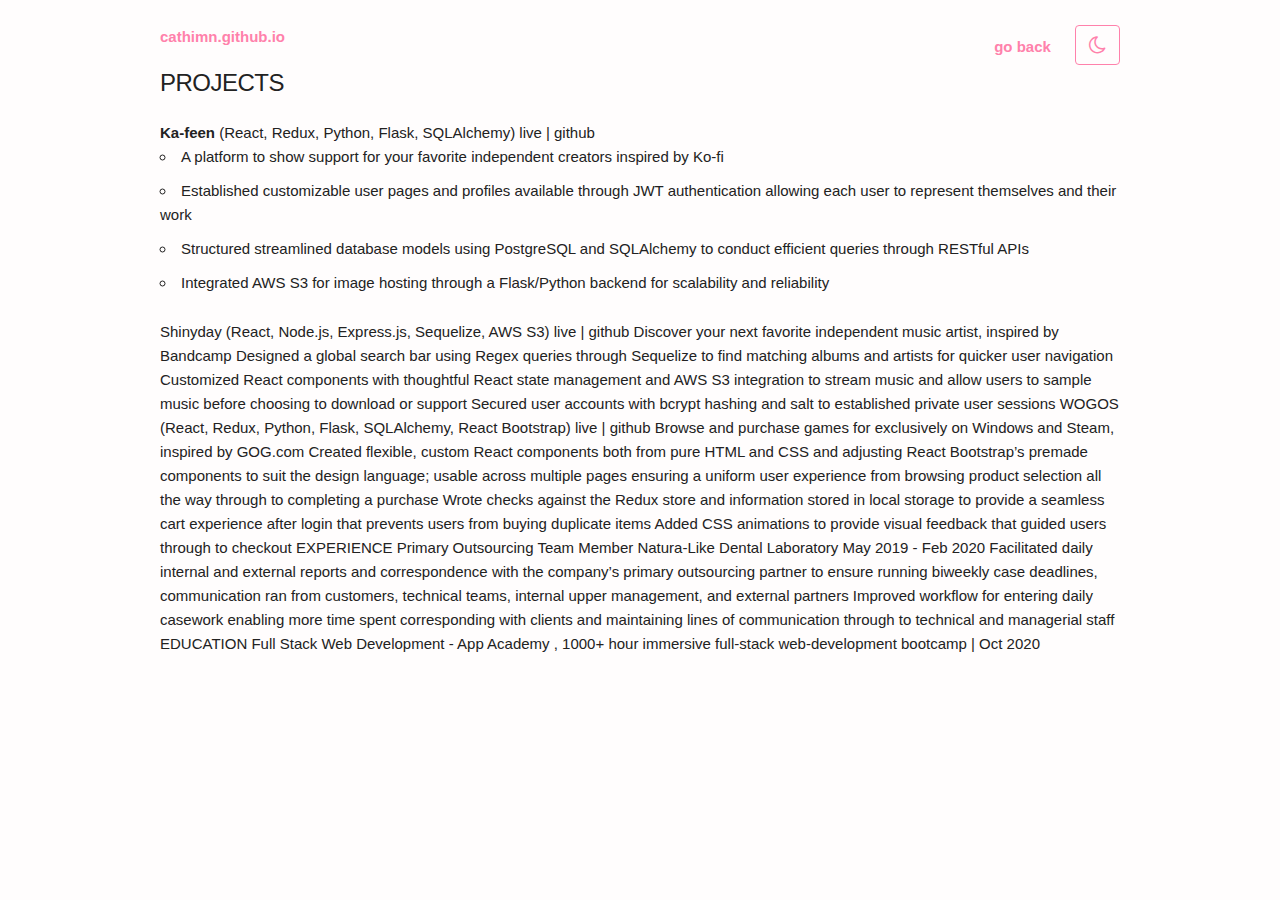
==== resume.html @ 81234b37 "Resume page" ====
<!DOCTYPE html>
<html lang="en">

<head>
  <meta charset="UTF-8">
  <meta name="viewport" content="width=device-width, initial-scale=1.0">
  <link rel="stylesheet" href="./styles/normalize.css">
  <link rel="stylesheet" href="./styles/skeleton.css">
  <link rel="stylesheet" href="index.css">
  <link rel="stylesheet" href="https://stackpath.bootstrapcdn.com/font-awesome/4.7.0/css/font-awesome.min.css">
  <script src="index.js"></script>
  <title>cath lee</title>
</head>

<body class="light-mode">
  <div class="container">
    <nav id="top">
      <a href="/" class="name">
        cathimn.github.io
      </a>
      <div style="font-weight: 600;">
        <a href="/">go back</a>
        <button id="mode" class="light-mode">
          <i id="moon-sun" class="fa fa-moon-o"></i>
        </button>
      </div>
    </nav>
    <div>
      <h5>PROJECTS</h6>
      <strong>Ka-feen</strong> (React, Redux, Python, Flask, SQLAlchemy) live | github<br />
      <ul>
        <li>
          A platform to show support for your favorite independent creators inspired by Ko-fi
        </li>
        <li>
          Established customizable user pages and profiles available through JWT authentication allowing each user to represent
          themselves and their work
        </li>
        <li>
          Structured streamlined database models using PostgreSQL and SQLAlchemy to conduct efficient queries through RESTful APIs
        </li>
        <li>
          Integrated AWS S3 for image hosting through a Flask/Python backend for scalability and reliability
        </li>
      </ul>
      Shinyday (React, Node.js, Express.js, Sequelize, AWS S3) live | github
      Discover your next favorite independent music artist, inspired by Bandcamp
      Designed a global search bar using Regex queries through Sequelize to find matching albums and artists for quicker user
      navigation
      Customized React components with thoughtful React state management and AWS S3 integration to stream music and allow
      users to sample music before choosing to download or support
      Secured user accounts with bcrypt hashing and salt to established private user sessions
      
      WOGOS (React, Redux, Python, Flask, SQLAlchemy, React Bootstrap) live | github
      Browse and purchase games for exclusively on Windows and Steam, inspired by GOG.com
      Created flexible, custom React components both from pure HTML and CSS and adjusting React Bootstrap’s premade components
      to suit the design language; usable across multiple pages ensuring a uniform user experience from browsing product
      selection all the way through to completing a purchase
      Wrote checks against the Redux store and information stored in local storage to provide a seamless cart experience after
      login that prevents users from buying duplicate items
      Added CSS animations to provide visual feedback that guided users through to checkout
      
      EXPERIENCE
      Primary Outsourcing Team Member
      Natura-Like Dental Laboratory May 2019 - Feb 2020
      Facilitated daily internal and external reports and correspondence with the company’s primary outsourcing partner to
      ensure running biweekly case deadlines, communication ran from customers, technical teams, internal upper management,
      and external partners
      Improved workflow for entering daily casework enabling more time spent corresponding with clients and maintaining lines
      of communication through to technical and managerial staff
      
      EDUCATION
      Full Stack Web Development - App Academy , 1000+ hour immersive full-stack web-development bootcamp | Oct 2020
    </div>
    </div>
  </div>
</body>

</html>
---- styles/skeleton.css ----
/*
* Skeleton V2.0.4
* Copyright 2014, Dave Gamache
* www.getskeleton.com
* Free to use under the MIT license.
* http://www.opensource.org/licenses/mit-license.php
* 12/29/2014
*/


/* Table of contents
––––––––––––––––––––––––––––––––––––––––––––––––––
- Grid
- Base Styles
- Typography
- Links
- Buttons
- Forms
- Lists
- Code
- Tables
- Spacing
- Utilities
- Clearing
- Media Queries
*/


/* Grid
–––––––––––––––––––––––––––––––––––––––––––––––––– */
.container {
  position: relative;
  width: 100%;
  max-width: 960px;
  margin: 0 auto;
  padding: 0 20px;
  box-sizing: border-box; }
.column,
.columns {
  width: 100%;
  float: left;
  box-sizing: border-box; }

/* For devices larger than 400px */
@media (min-width: 400px) {
  .container {
    width: 85%;
    padding: 0; }
}

/* For devices larger than 550px */
@media (min-width: 550px) {
  .container {
    width: 80%; }
  .column,
  .columns {
    margin-left: 4%; }
  .column:first-child,
  .columns:first-child {
    margin-left: 0; }

  .one.column,
  .one.columns                    { width: 4.66666666667%; }
  .two.columns                    { width: 13.3333333333%; }
  .three.columns                  { width: 22%;            }
  .four.columns                   { width: 30.6666666667%; }
  .five.columns                   { width: 39.3333333333%; }
  .six.columns                    { width: 48%;            }
  .seven.columns                  { width: 56.6666666667%; }
  .eight.columns                  { width: 65.3333333333%; }
  .nine.columns                   { width: 74.0%;          }
  .ten.columns                    { width: 82.6666666667%; }
  .eleven.columns                 { width: 91.3333333333%; }
  .twelve.columns                 { width: 100%; margin-left: 0; }

  .one-third.column               { width: 30.6666666667%; }
  .two-thirds.column              { width: 65.3333333333%; }

  .one-half.column                { width: 48%; }

  /* Offsets */
  .offset-by-one.column,
  .offset-by-one.columns          { margin-left: 8.66666666667%; }
  .offset-by-two.column,
  .offset-by-two.columns          { margin-left: 17.3333333333%; }
  .offset-by-three.column,
  .offset-by-three.columns        { margin-left: 26%;            }
  .offset-by-four.column,
  .offset-by-four.columns         { margin-left: 34.6666666667%; }
  .offset-by-five.column,
  .offset-by-five.columns         { margin-left: 43.3333333333%; }
  .offset-by-six.column,
  .offset-by-six.columns          { margin-left: 52%;            }
  .offset-by-seven.column,
  .offset-by-seven.columns        { margin-left: 60.6666666667%; }
  .offset-by-eight.column,
  .offset-by-eight.columns        { margin-left: 69.3333333333%; }
  .offset-by-nine.column,
  .offset-by-nine.columns         { margin-left: 78.0%;          }
  .offset-by-ten.column,
  .offset-by-ten.columns          { margin-left: 86.6666666667%; }
  .offset-by-eleven.column,
  .offset-by-eleven.columns       { margin-left: 95.3333333333%; }

  .offset-by-one-third.column,
  .offset-by-one-third.columns    { margin-left: 34.6666666667%; }
  .offset-by-two-thirds.column,
  .offset-by-two-thirds.columns   { margin-left: 69.3333333333%; }

  .offset-by-one-half.column,
  .offset-by-one-half.columns     { margin-left: 52%; }

}


/* Base Styles
–––––––––––––––––––––––––––––––––––––––––––––––––– */
/* NOTE
html is set to 62.5% so that all the REM measurements throughout Skeleton
are based on 10px sizing. So basically 1.5rem = 15px :) */
html {
  font-size: 62.5%; }
body {
  font-size: 1.5em; /* currently ems cause chrome bug misinterpreting rems on body element */
  line-height: 1.6;
  font-weight: 400;
  font-family: "Roboto", "HelveticaNeue", "Helvetica Neue", Helvetica, Arial, sans-serif;
  color: rgb(245, 245, 245); }


/* Typography
–––––––––––––––––––––––––––––––––––––––––––––––––– */
h1, h2, h3, h4, h5, h6 {
  margin-top: 0;
  margin-bottom: 2rem;
  font-weight: 300; }
h1 { font-size: 4.0rem; line-height: 1.2;  letter-spacing: -.1rem;}
h2 { font-size: 3.6rem; line-height: 1.25; letter-spacing: -.1rem; }
h3 { font-size: 3.0rem; line-height: 1.3;  letter-spacing: -.1rem; }
h4 { font-size: 2.4rem; line-height: 1.35; letter-spacing: -.08rem; }
h5 { font-size: 1.8rem; line-height: 1.5;  letter-spacing: -.05rem; }
h6 { font-size: 1.5rem; line-height: 1.6;  letter-spacing: 0; }

/* Larger than phablet */
@media (min-width: 550px) {
  h1 { font-size: 5.0rem; }
  h2 { font-size: 4.2rem; }
  h3 { font-size: 3.6rem; }
  h4 { font-size: 3.0rem; }
  h5 { font-size: 2.4rem; }
  h6 { font-size: 1.5rem; }
}

p {
  margin-top: 0; }


/* Links
–––––––––––––––––––––––––––––––––––––––––––––––––– */
a {
  text-decoration: none;
  transition: color .25s;
  color: #ff81ab; }
  a:hover {
  text-decoration: underline;
  transition: color .25s;
  color: #ff81ab; }


/* Buttons
–––––––––––––––––––––––––––––––––––––––––––––––––– */
.button,
button,
input[type="submit"],
input[type="reset"],
input[type="button"] {
  display: inline-block;
  height: 38px;
  padding: 0 30px;
  color: #555;
  text-align: center;
  font-size: 11px;
  font-weight: 600;
  line-height: 38px;
  letter-spacing: .1rem;
  text-transform: uppercase;
  text-decoration: none;
  white-space: nowrap;
  background-color: transparent;
  border-radius: 4px;
  border: 1px solid #bbb;
  cursor: pointer;
  box-sizing: border-box; }
.button:hover,
button:hover,
input[type="submit"]:hover,
input[type="reset"]:hover,
input[type="button"]:hover,
.button:focus,
button:focus,
input[type="submit"]:focus,
input[type="reset"]:focus,
input[type="button"]:focus {
  color: #333;
  border-color: #888;
  outline: 0; }
.button.button-primary,
button.button-primary,
input[type="submit"].button-primary,
input[type="reset"].button-primary,
input[type="button"].button-primary {
  color: #FFF;
  background-color: #33C3F0;
  border-color: #33C3F0; }
.button.button-primary:hover,
button.button-primary:hover,
input[type="submit"].button-primary:hover,
input[type="reset"].button-primary:hover,
input[type="button"].button-primary:hover,
.button.button-primary:focus,
button.button-primary:focus,
input[type="submit"].button-primary:focus,
input[type="reset"].button-primary:focus,
input[type="button"].button-primary:focus {
  color: #FFF;
  background-color: #1EAEDB;
  border-color: #1EAEDB; }


/* Forms
–––––––––––––––––––––––––––––––––––––––––––––––––– */
input[type="email"],
input[type="number"],
input[type="search"],
input[type="text"],
input[type="tel"],
input[type="url"],
input[type="password"],
textarea,
select {
  height: 38px;
  padding: 6px 10px; /* The 6px vertically centers text on FF, ignored by Webkit */
  background-color: #fff;
  border: 1px solid #D1D1D1;
  border-radius: 4px;
  box-shadow: none;
  box-sizing: border-box; }
/* Removes awkward default styles on some inputs for iOS */
input[type="email"],
input[type="number"],
input[type="search"],
input[type="text"],
input[type="tel"],
input[type="url"],
input[type="password"],
textarea {
  -webkit-appearance: none;
     -moz-appearance: none;
          appearance: none; }
textarea {
  min-height: 65px;
  padding-top: 6px;
  padding-bottom: 6px; }
input[type="email"]:focus,
input[type="number"]:focus,
input[type="search"]:focus,
input[type="text"]:focus,
input[type="tel"]:focus,
input[type="url"]:focus,
input[type="password"]:focus,
textarea:focus,
select:focus {
  border: 1px solid #33C3F0;
  outline: 0; }
label,
legend {
  display: block;
  margin-bottom: .5rem;
  font-weight: 600; }
fieldset {
  padding: 0;
  border-width: 0; }
input[type="checkbox"],
input[type="radio"] {
  display: inline; }
label > .label-body {
  display: inline-block;
  margin-left: .5rem;
  font-weight: normal; }


/* Lists
–––––––––––––––––––––––––––––––––––––––––––––––––– */
ul {
  list-style: circle inside; }
ol {
  list-style: decimal inside; }
ol, ul {
  padding-left: 0;
  margin-top: 0; }
ul ul,
ul ol,
ol ol,
ol ul {
  margin: 1.5rem 0 1.5rem 3rem;
  font-size: 90%; }
li {
  margin-bottom: 1rem; }


/* Code
–––––––––––––––––––––––––––––––––––––––––––––––––– */
code {
  padding: .2rem .5rem;
  margin: 0 .2rem;
  font-size: 90%;
  white-space: nowrap;
  background: #F1F1F1;
  border: 1px solid #E1E1E1;
  border-radius: 4px; }
pre > code {
  display: block;
  padding: 1rem 1.5rem;
  white-space: pre; }


/* Tables
–––––––––––––––––––––––––––––––––––––––––––––––––– */
th,
td {
  padding: 12px 15px;
  text-align: left;
  border-bottom: 1px solid #E1E1E1; }
th:first-child,
td:first-child {
  padding-left: 0; }
th:last-child,
td:last-child {
  padding-right: 0; }


/* Spacing
–––––––––––––––––––––––––––––––––––––––––––––––––– */
button,
.button {
  margin-bottom: 1rem; }
input,
textarea,
select,
fieldset {
  margin-bottom: 1.5rem; }
pre,
blockquote,
dl,
figure,
table,
p,
ul,
ol,
form {
  margin-bottom: 2.5rem; }


/* Utilities
–––––––––––––––––––––––––––––––––––––––––––––––––– */
.u-full-width {
  width: 100%;
  box-sizing: border-box; }
.u-max-full-width {
  max-width: 100%;
  box-sizing: border-box; }
.u-pull-right {
  float: right; }
.u-pull-left {
  float: left; }


/* Misc
–––––––––––––––––––––––––––––––––––––––––––––––––– */
hr {
  margin-top: 3rem;
  margin-bottom: 3.5rem;
  border-width: 0;
  border-top: 1px solid #E1E1E1; }


/* Clearing
–––––––––––––––––––––––––––––––––––––––––––––––––– */

/* Self Clearing Goodness */
.container:after,
.row:after,
.u-cf {
  content: "";
  display: table;
  clear: both; }


/* Media Queries
–––––––––––––––––––––––––––––––––––––––––––––––––– */
/*
Note: The best way to structure the use of media queries is to create the queries
near the relevant code. For example, if you wanted to change the styles for buttons
on small devices, paste the mobile query code up in the buttons section and style it
there.
*/


/* Larger than mobile */
@media (min-width: 400px) {}

/* Larger than phablet (also point when grid becomes active) */
@media (min-width: 550px) {}

/* Larger than tablet */
@media (min-width: 750px) {}

/* Larger than desktop */
@media (min-width: 1000px) {}

/* Larger than Desktop HD */
@media (min-width: 1200px) {}
---- index.css ----
body.dark-mode {
  background-color: #222;
  color: rgb(245, 245, 245);
  transition: background-color .25s, color .25s;
}

body.light-mode {
  background-color: rgb(255, 253, 253);
  color: #222;
  transition: background-color .25s, color .25s;
}

#top {
  display: flex;
  justify-content: space-between;
  margin: 25px auto 0 auto;
  vertical-align: center;
}

#top > div > a {
  margin: 0 20px;
}

#about {
  font-size: 32px;
  font-weight: 600;
  line-height: 1em;
  padding: 200px 0 100px 0;
}


a.name {
  font-size: 15px;
}

.cathimn,
.name {
  cursor: pointer;
  font-size: 50px;
  font-weight: 900;
  color: #ff81ab;
}

.cathimn {
  transition: color .25s;
}

.notcathimn {
  transition: opacity .25s;
}

.notcathimn.hidden {
  transition: opacity .25s;
  opacity: .25;
}

#mode {
  margin: 0;
  padding: 0 10px;
  height: auto;
  border-color: #ff81ab;
  color: #ff81ab;
  width: 45px;
  font-size: 20px;
}

#links > a {
  font-size: 30px;
  margin-right: 25px;
}

#links, #projects {
  font-size: 20px;
  margin: 50px 0;
}

.project-card {
  display: flex;
  font-size: 14px;
}
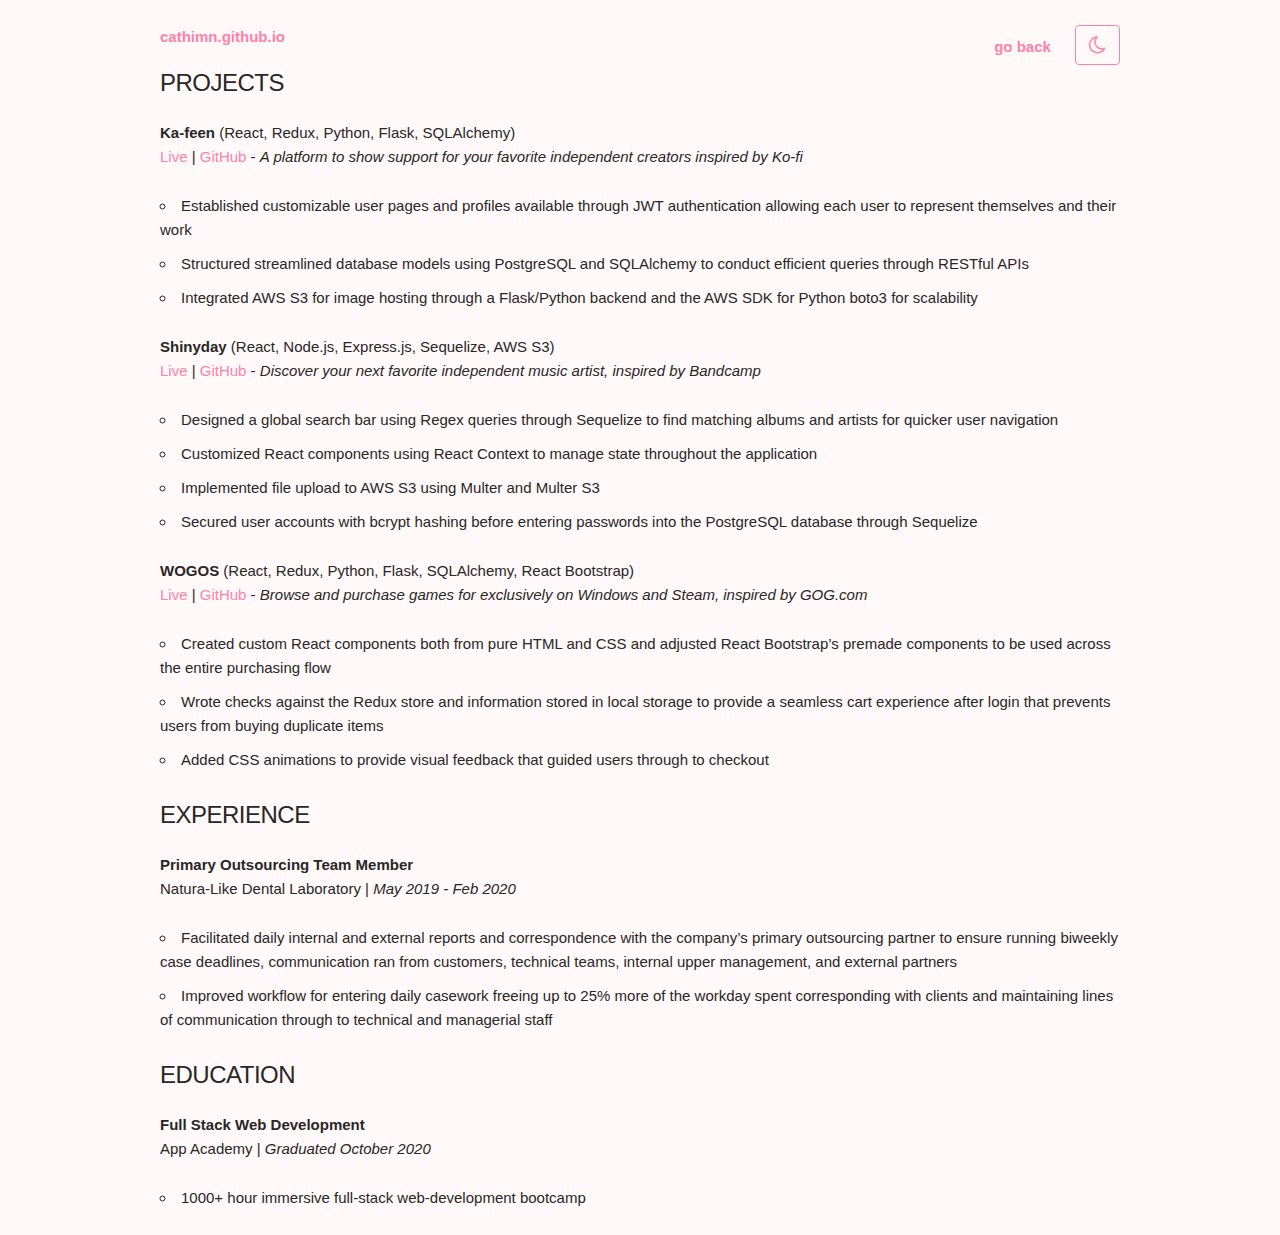
==== commit 08040d9a: "Added resume and fixed theme persistence" ====
--- a/resume.html
+++ b/resume.html
@@ -12,7 +12,7 @@
   <title>cath lee</title>
 </head>
 
-<body class="light-mode">
+<body>
   <div class="container">
     <nav id="top">
       <a href="/" class="name">
@@ -20,18 +20,19 @@
       </a>
       <div style="font-weight: 600;">
         <a href="/">go back</a>
-        <button id="mode" class="light-mode">
-          <i id="moon-sun" class="fa fa-moon-o"></i>
+        <button id="mode">
+          <i id="moon-sun" class="fa"></i>
         </button>
       </div>
     </nav>
     <div>
       <h5>PROJECTS</h6>
-      <strong>Ka-feen</strong> (React, Redux, Python, Flask, SQLAlchemy) live | github<br />
+      <strong>Ka-feen</strong> (React, Redux, Python, Flask, SQLAlchemy)
+      <br />
+      <p>
+        <a href="https://ka-feen.herokuapp.com/">Live</a> | <a href="https://github.com/cathimn/ka-feen">GitHub</a>
+         - <span style="font-style: italic;">A platform to show support for your favorite independent creators inspired by Ko-fi</span></p>
       <ul>
-        <li>
-          A platform to show support for your favorite independent creators inspired by Ko-fi
-        </li>
         <li>
           Established customizable user pages and profiles available through JWT authentication allowing each user to represent
           themselves and their work
@@ -40,37 +41,77 @@
           Structured streamlined database models using PostgreSQL and SQLAlchemy to conduct efficient queries through RESTful APIs
         </li>
         <li>
-          Integrated AWS S3 for image hosting through a Flask/Python backend for scalability and reliability
+          Integrated AWS S3 for image hosting through a Flask/Python backend and the AWS SDK for Python boto3 for scalability
         </li>
       </ul>
-      Shinyday (React, Node.js, Express.js, Sequelize, AWS S3) live | github
-      Discover your next favorite independent music artist, inspired by Bandcamp
-      Designed a global search bar using Regex queries through Sequelize to find matching albums and artists for quicker user
-      navigation
-      Customized React components with thoughtful React state management and AWS S3 integration to stream music and allow
-      users to sample music before choosing to download or support
-      Secured user accounts with bcrypt hashing and salt to established private user sessions
       
-      WOGOS (React, Redux, Python, Flask, SQLAlchemy, React Bootstrap) live | github
-      Browse and purchase games for exclusively on Windows and Steam, inspired by GOG.com
-      Created flexible, custom React components both from pure HTML and CSS and adjusting React Bootstrap’s premade components
-      to suit the design language; usable across multiple pages ensuring a uniform user experience from browsing product
-      selection all the way through to completing a purchase
-      Wrote checks against the Redux store and information stored in local storage to provide a seamless cart experience after
-      login that prevents users from buying duplicate items
-      Added CSS animations to provide visual feedback that guided users through to checkout
+      <strong>Shinyday</strong> (React, Node.js, Express.js, Sequelize, AWS S3)
+      <br />
+      <p>
+        <a href="https://shinyday.herokuapp.com/">Live</a> | <a href="https://github.com/cathimn/shinyday">GitHub</a>
+         - <span style="font-style: italic;">Discover your next favorite independent music artist, inspired by Bandcamp</span></p>
+      <ul>
+        <li>
+          Designed a global search bar using Regex queries through Sequelize to find matching albums and artists for quicker user
+          navigation
+        </li>
+        <li>
+          Customized React components using React Context to manage state throughout the application
+        </li>
+        <li>
+          Implemented file upload to AWS S3 using Multer and Multer S3
+        </li>
+        <li>
+          Secured user accounts with bcrypt hashing before entering passwords into the PostgreSQL database through Sequelize
+        </li>
+      </ul>
       
-      EXPERIENCE
-      Primary Outsourcing Team Member
-      Natura-Like Dental Laboratory May 2019 - Feb 2020
-      Facilitated daily internal and external reports and correspondence with the company’s primary outsourcing partner to
-      ensure running biweekly case deadlines, communication ran from customers, technical teams, internal upper management,
-      and external partners
-      Improved workflow for entering daily casework enabling more time spent corresponding with clients and maintaining lines
-      of communication through to technical and managerial staff
+      <strong>WOGOS</strong> (React, Redux, Python, Flask, SQLAlchemy, React Bootstrap)
+      <br />
+      <p>
+        <a href="https://wogos.herokuapp.com/">Live</a> | <a href="https://github.com/kimd345/gog">GitHub</a>
+         - <span style="font-style: italic;">Browse and purchase games for exclusively on Windows and Steam, inspired by GOG.com</span></p>
+      <ul>
+        <li>
+          Created custom React components both from pure HTML and CSS and adjusted React Bootstrap’s premade components to be used
+          across the entire purchasing flow
+        </li>
+        <li>
+          Wrote checks against the Redux store and information stored in local storage to provide a seamless cart experience after
+          login that prevents users from buying duplicate items
+        </li>
+        <li>
+          Added CSS animations to provide visual feedback that guided users through to checkout
+        </li>
+      </ul>
       
-      EDUCATION
-      Full Stack Web Development - App Academy , 1000+ hour immersive full-stack web-development bootcamp | Oct 2020
+      <h5>EXPERIENCE</h5>
+      <strong>Primary Outsourcing Team Member</strong>
+      <br />
+      <p>
+        Natura-Like Dental Laboratory | <span style="font-style: italic;">May 2019 - Feb 2020</span></p>
+      <ul>
+        <li>
+          Facilitated daily internal and external reports and correspondence with the company’s primary outsourcing partner to
+          ensure running biweekly case deadlines, communication ran from customers, technical teams, internal upper management,
+          and external partners
+        </li>
+        <li>
+          Improved workflow for entering daily casework freeing up to 25% more of the workday spent corresponding with clients and
+          maintaining lines of communication through to technical and managerial staff
+        </li>
+      </ul>
+
+      <h5>EDUCATION</h5>
+      <strong>Full Stack Web Development</strong>
+      <br />
+      <p>
+        App Academy | <span style="font-style: italic;">Graduated October 2020</span>
+      </p>
+      <ul>
+        <li>1000+ hour immersive full-stack web-development bootcamp</li>
+      </ul>
+
     </div>
     </div>
   </div>
--- a/index.css
+++ b/index.css
@@ -1,13 +1,17 @@
 body.dark-mode {
-  background-color: #222;
-  color: rgb(245, 245, 245);
+  background-color: rgb(41, 38, 38);
+  color: rgb(255, 249, 249);
   transition: background-color .25s, color .25s;
 }
 
 body.light-mode {
-  background-color: rgb(255, 253, 253);
-  color: #222;
+  background-color: rgb(255, 249, 249);
+  color: rgb(41, 38, 38);
   transition: background-color .25s, color .25s;
+}
+
+p {
+  text-align: justify;
 }
 
 #top {
@@ -75,6 +79,40 @@
 }
 
 .project-card {
+  padding: 20px;
   display: flex;
   font-size: 14px;
+  height: 250px;
+  background-color: transparent;
+  transition: background-color .25s;
+  margin: 20px 0;
 }
+
+.project-card:hover {
+  transition: background-color .25s;
+  background-color: #ff81ab25;
+}
+
+.project-card > div {
+  display: flex;
+  flex-direction: column;
+  justify-content: space-between;
+  padding: 15px 0px 25px 15px;
+}
+
+.project-card > img {
+  object-fit: contain;
+}
+
+@media screen and (max-width: 1000px) {
+  .project-card {
+    flex-direction: column;
+    height: auto;
+    padding: 10px;
+  }
+
+  .project-card > div {
+    padding: 10px;
+  }
+
+}
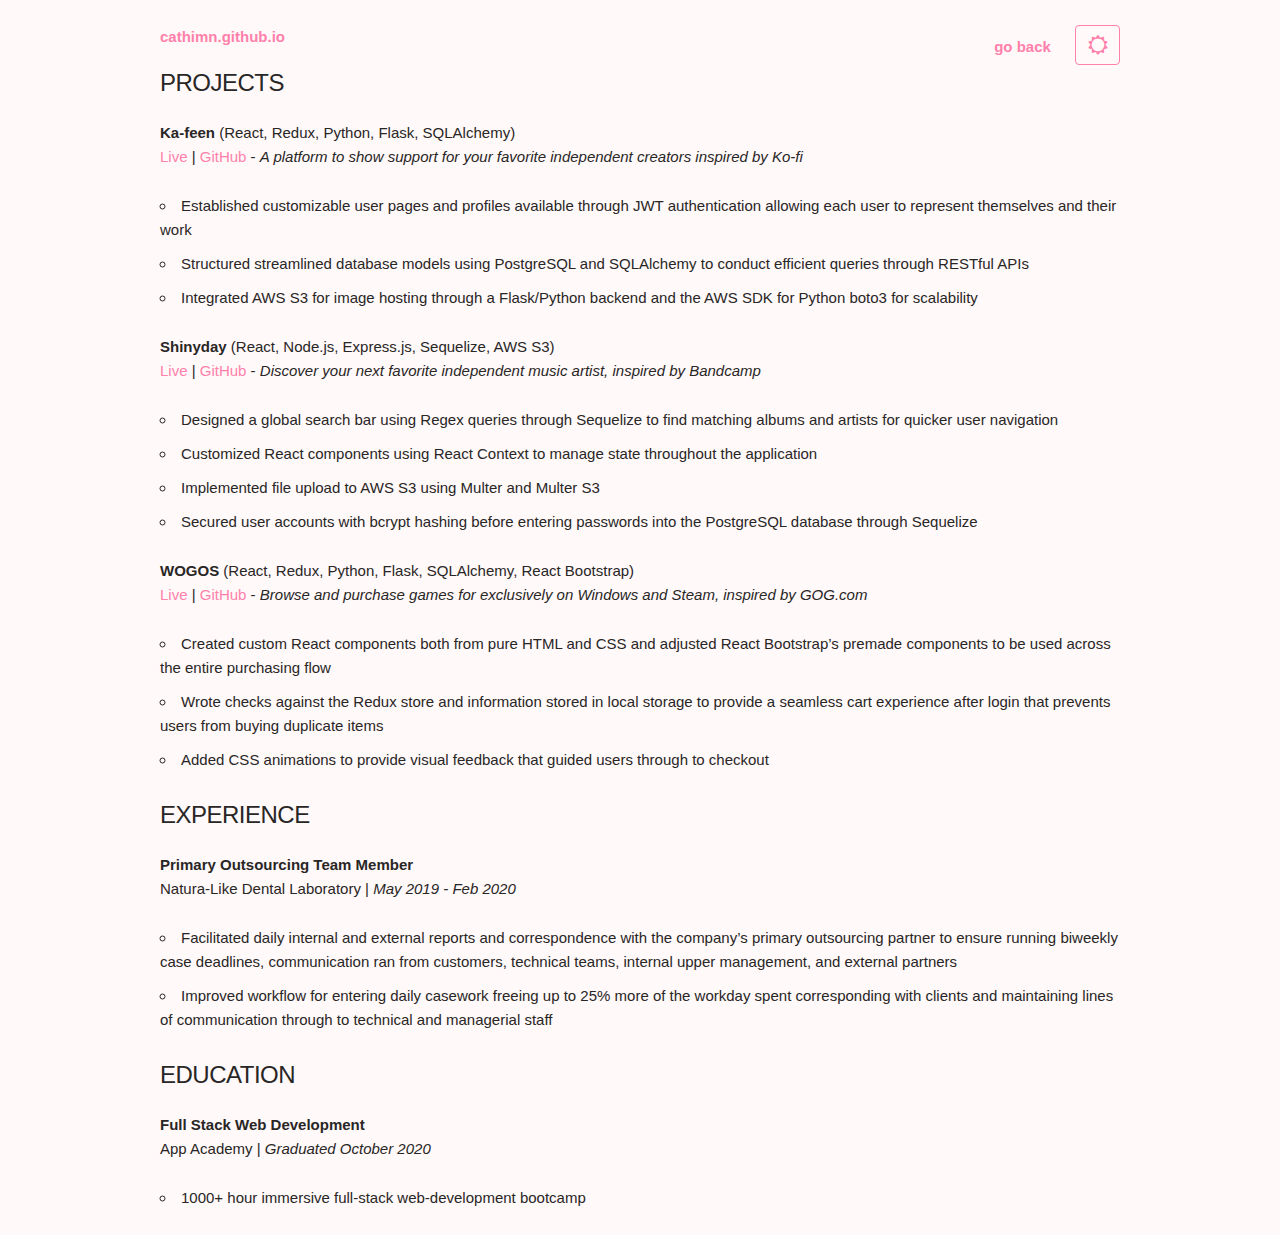
==== commit 2f42a82d: "Adjusted colors for links" ====
--- a/resume.html
+++ b/resume.html
@@ -21,7 +21,7 @@
       <div style="font-weight: 600;">
         <a href="/">go back</a>
         <button id="mode">
-          <i id="moon-sun" class="fa"></i>
+          <i id="moon-sun" class="fa fa-fw"></i>
         </button>
       </div>
     </nav>
--- a/styles/skeleton.css
+++ b/styles/skeleton.css
@@ -159,12 +159,12 @@
 –––––––––––––––––––––––––––––––––––––––––––––––––– */
 a {
   text-decoration: none;
-  transition: color .25s;
+  transition: color .25s, text-decoration .25s;
   color: #ff81ab; }
   a:hover {
   text-decoration: underline;
-  transition: color .25s;
-  color: #ff81ab; }
+  transition: color .25s, text-decoration .25s;
+  color: #ff5890; }
 
 
 /* Buttons
--- a/index.css
+++ b/index.css
@@ -43,6 +43,10 @@
   font-size: 50px;
   font-weight: 900;
   color: #ff81ab;
+}
+
+.cathimn.pinker {
+  color: #ff5890;
 }
 
 .cathimn {
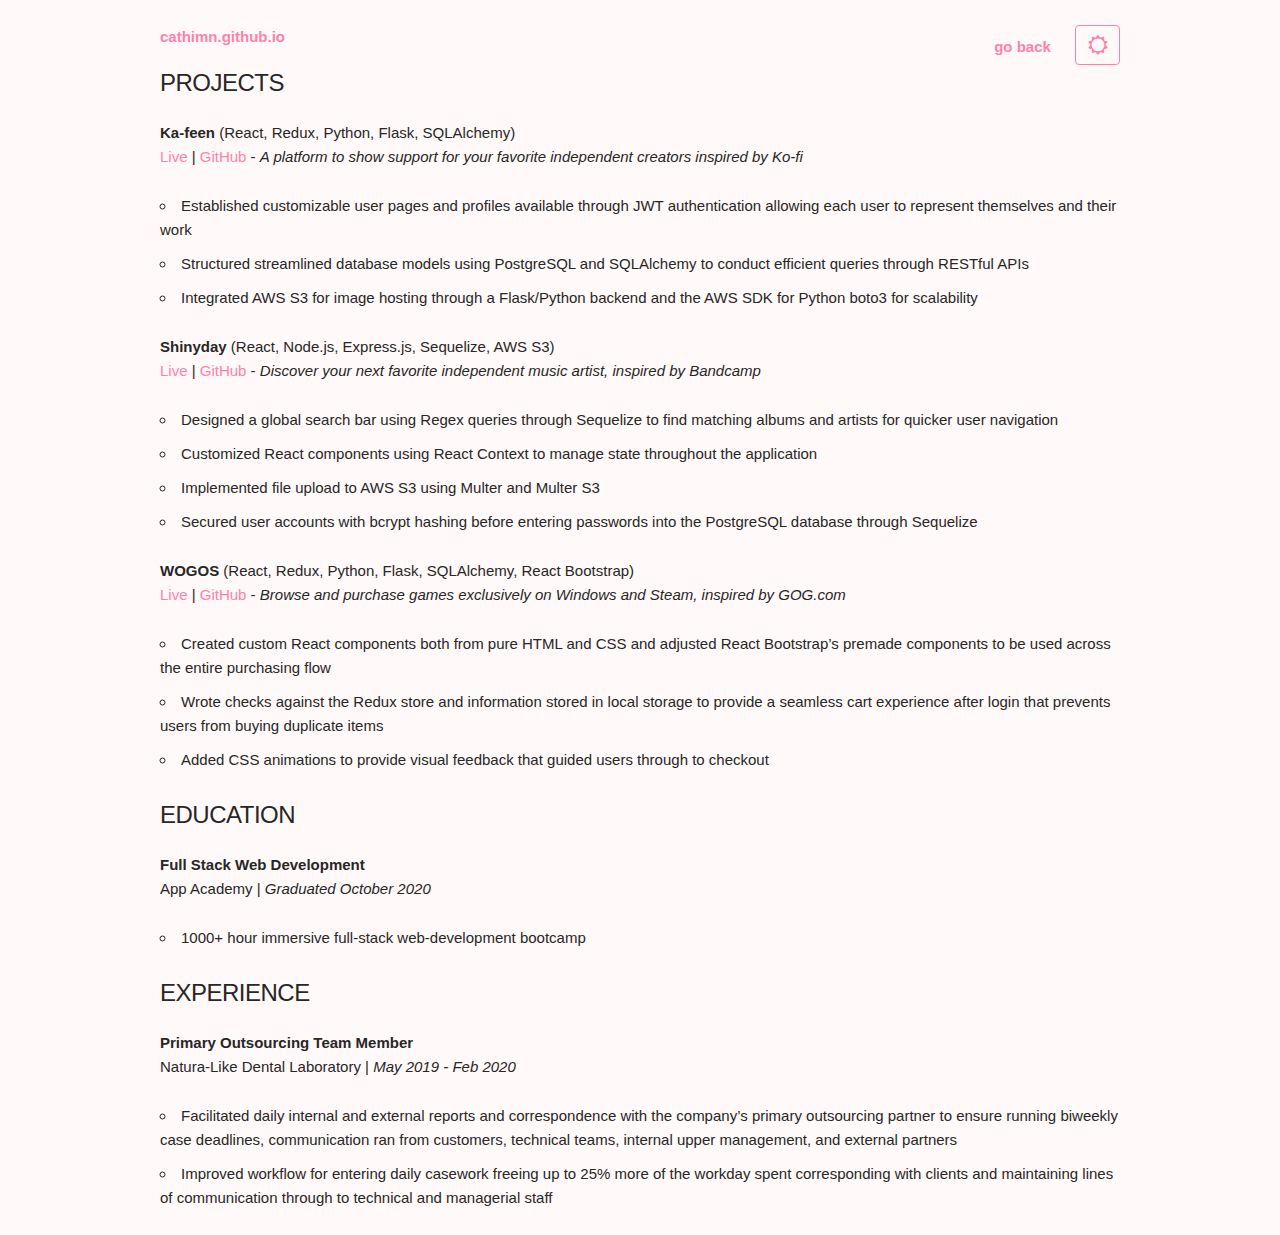
==== commit 0773fc54: "Update resume" ====
--- a/resume.html
+++ b/resume.html
@@ -70,7 +70,7 @@
       <br />
       <p>
         <a href="https://wogos.herokuapp.com/">Live</a> | <a href="https://github.com/kimd345/gog">GitHub</a>
-         - <span style="font-style: italic;">Browse and purchase games for exclusively on Windows and Steam, inspired by GOG.com</span></p>
+         - <span style="font-style: italic;">Browse and purchase games exclusively on Windows and Steam, inspired by GOG.com</span></p>
       <ul>
         <li>
           Created custom React components both from pure HTML and CSS and adjusted React Bootstrap’s premade components to be used
@@ -83,6 +83,16 @@
         <li>
           Added CSS animations to provide visual feedback that guided users through to checkout
         </li>
+      </ul>
+
+      <h5>EDUCATION</h5>
+      <strong>Full Stack Web Development</strong>
+      <br />
+      <p>
+        App Academy | <span style="font-style: italic;">Graduated October 2020</span>
+      </p>
+      <ul>
+        <li>1000+ hour immersive full-stack web-development bootcamp</li>
       </ul>
       
       <h5>EXPERIENCE</h5>
@@ -102,16 +112,6 @@
         </li>
       </ul>
 
-      <h5>EDUCATION</h5>
-      <strong>Full Stack Web Development</strong>
-      <br />
-      <p>
-        App Academy | <span style="font-style: italic;">Graduated October 2020</span>
-      </p>
-      <ul>
-        <li>1000+ hour immersive full-stack web-development bootcamp</li>
-      </ul>
-
     </div>
     </div>
   </div>
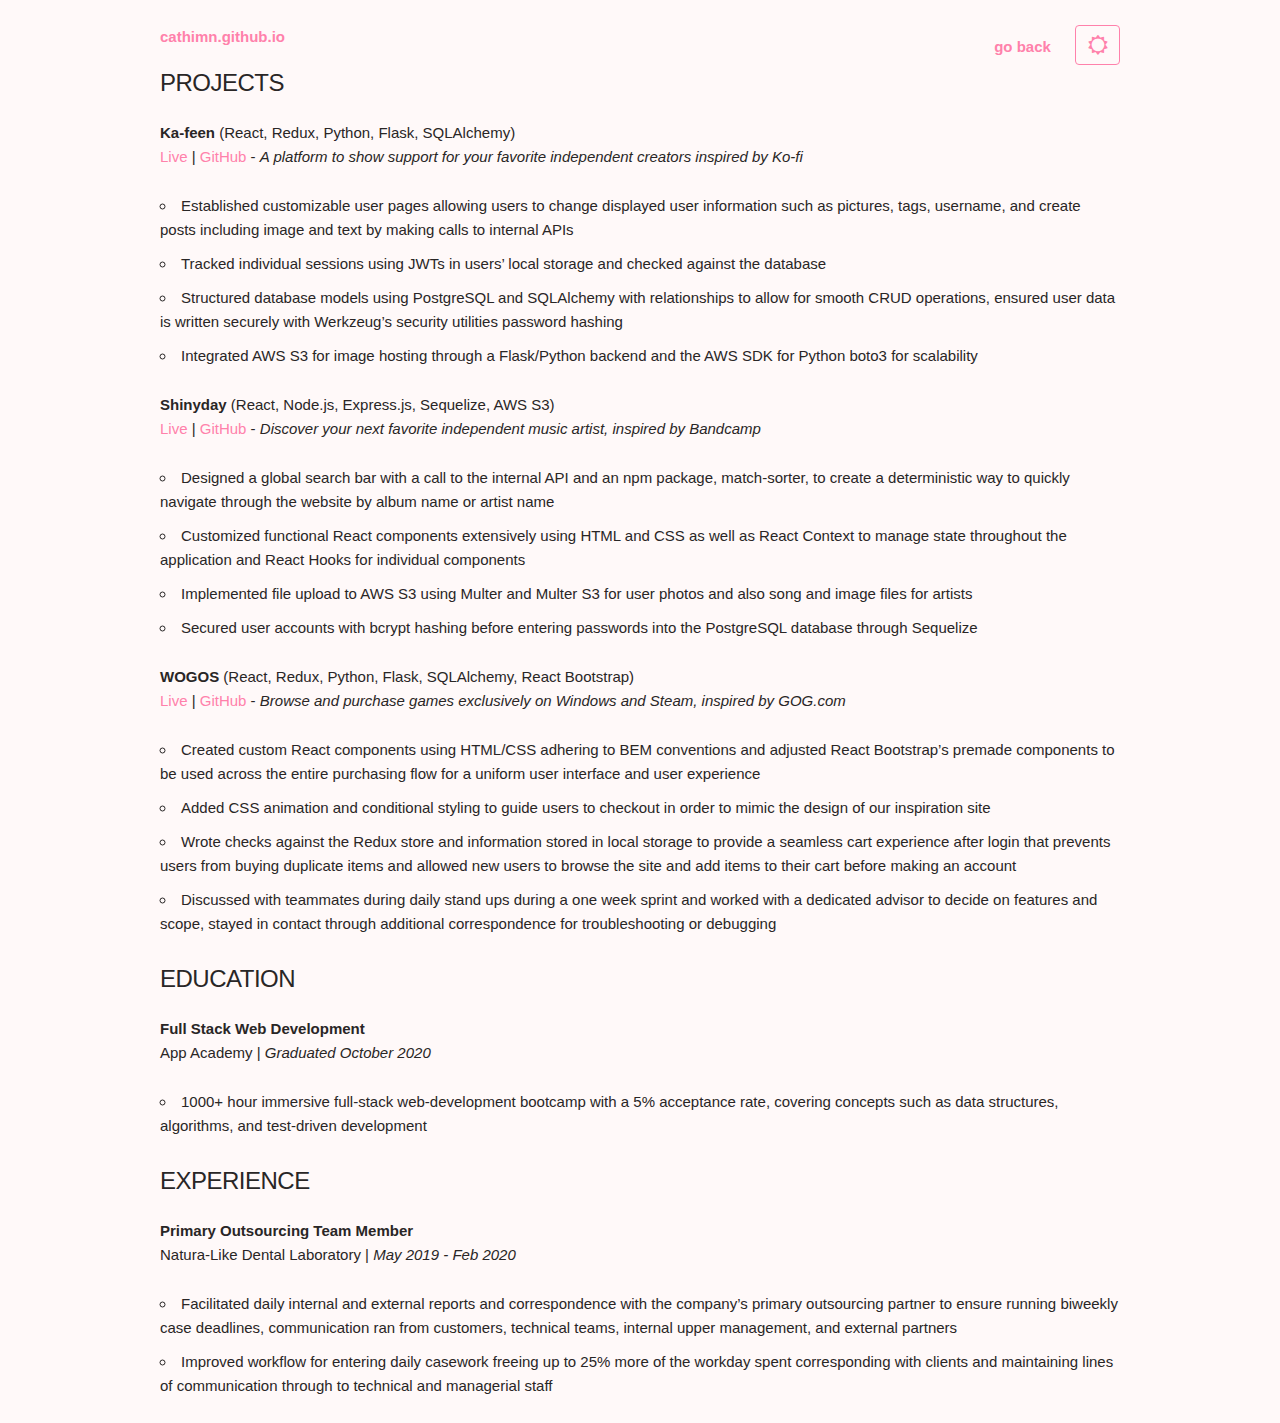
==== commit 92865281: "Updated resume" ====
--- a/resume.html
+++ b/resume.html
@@ -34,11 +34,15 @@
          - <span style="font-style: italic;">A platform to show support for your favorite independent creators inspired by Ko-fi</span></p>
       <ul>
         <li>
-          Established customizable user pages and profiles available through JWT authentication allowing each user to represent
-          themselves and their work
+          Established customizable user pages allowing users to change displayed user information such as pictures, tags,
+        username, and create posts including image and text by making calls to internal APIs
         </li>
         <li>
-          Structured streamlined database models using PostgreSQL and SQLAlchemy to conduct efficient queries through RESTful APIs
+          Tracked individual sessions using JWTs in users’ local storage and checked against the database
+        </li>
+        <li>
+          Structured database models using PostgreSQL and SQLAlchemy with relationships to allow for smooth CRUD operations,
+        ensured user data is written securely with Werkzeug’s security utilities password hashing
         </li>
         <li>
           Integrated AWS S3 for image hosting through a Flask/Python backend and the AWS SDK for Python boto3 for scalability
@@ -51,15 +55,17 @@
         <a href="https://shinyday.herokuapp.com/">Live</a> | <a href="https://github.com/cathimn/shinyday">GitHub</a>
          - <span style="font-style: italic;">Discover your next favorite independent music artist, inspired by Bandcamp</span></p>
       <ul>
+        
         <li>
-          Designed a global search bar using Regex queries through Sequelize to find matching albums and artists for quicker user
-          navigation
+          Designed a global search bar with a call to the internal API and an npm package, match-sorter, to create a deterministic
+        way to quickly navigate through the website by album name or artist name
         </li>
         <li>
-          Customized React components using React Context to manage state throughout the application
+          Customized functional React components extensively using HTML and CSS as well as React Context to manage state
+        throughout the application and React Hooks for individual components
         </li>
         <li>
-          Implemented file upload to AWS S3 using Multer and Multer S3
+          Implemented file upload to AWS S3 using Multer and Multer S3 for user photos and also song and image files for artists
         </li>
         <li>
           Secured user accounts with bcrypt hashing before entering passwords into the PostgreSQL database through Sequelize
@@ -73,15 +79,21 @@
          - <span style="font-style: italic;">Browse and purchase games exclusively on Windows and Steam, inspired by GOG.com</span></p>
       <ul>
         <li>
-          Created custom React components both from pure HTML and CSS and adjusted React Bootstrap’s premade components to be used
-          across the entire purchasing flow
+        Created custom React components using HTML/CSS adhering to BEM conventions and adjusted React Bootstrap’s premade
+        components to be used across the entire purchasing flow for a uniform user interface and user experience
         </li>
         <li>
-          Wrote checks against the Redux store and information stored in local storage to provide a seamless cart experience after
-          login that prevents users from buying duplicate items
+        Added CSS animation and conditional styling to guide users to checkout in order to mimic the design of our inspiration
+        site
         </li>
         <li>
-          Added CSS animations to provide visual feedback that guided users through to checkout
+        Wrote checks against the Redux store and information stored in local storage to provide a seamless cart experience after
+        login that prevents users from buying duplicate items and allowed new users to browse the site and add items to their
+        cart before making an account
+        </li>
+        <li>
+        Discussed with teammates during daily stand ups during a one week sprint and worked with a dedicated advisor to decide
+        on features and scope, stayed in contact through additional correspondence for troubleshooting or debugging
         </li>
       </ul>
 
@@ -92,7 +104,8 @@
         App Academy | <span style="font-style: italic;">Graduated October 2020</span>
       </p>
       <ul>
-        <li>1000+ hour immersive full-stack web-development bootcamp</li>
+        <li>1000+ hour immersive full-stack web-development bootcamp with a 5% acceptance rate, covering concepts such as data
+        structures, algorithms, and test-driven development</li>
       </ul>
       
       <h5>EXPERIENCE</h5>
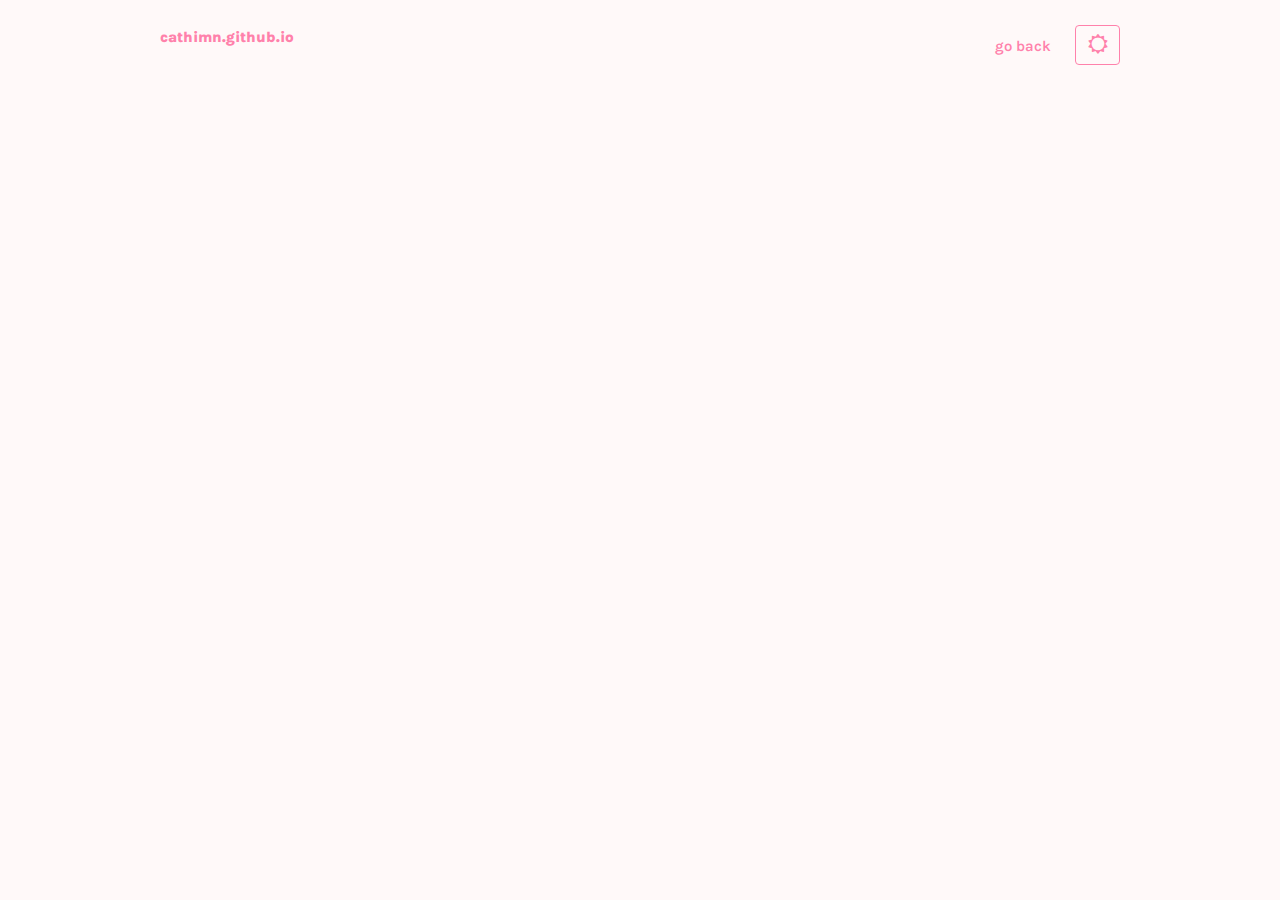
==== commit 2fc457a8: "Styling update" ====
--- a/resume.html
+++ b/resume.html
@@ -4,6 +4,11 @@
 <head>
   <meta charset="UTF-8">
   <meta name="viewport" content="width=device-width, initial-scale=1.0">
+  <link rel="preconnect" href="https://fonts.gstatic.com">
+  <link rel="preconnect" href="https://fonts.gstatic.com">
+  <link
+    href="https://fonts.googleapis.com/css2?family=Karla:ital,wght@0,200;0,300;0,400;0,500;0,600;0,700;0,800;1,200;1,300;1,400;1,500;1,600;1,700;1,800&family=Playfair+Display:ital,wght@0,400;0,500;0,600;0,700;0,800;0,900;1,400;1,500;1,600;1,700;1,800;1,900&display=swap"
+    rel="stylesheet">
   <link rel="stylesheet" href="./styles/normalize.css">
   <link rel="stylesheet" href="./styles/skeleton.css">
   <link rel="stylesheet" href="index.css">
@@ -25,7 +30,7 @@
         </button>
       </div>
     </nav>
-    <div>
+    <!-- <div>
       <h5>PROJECTS</h6>
       <strong>Ka-feen</strong> (React, Redux, Python, Flask, SQLAlchemy)
       <br />
@@ -126,7 +131,9 @@
       </ul>
 
     </div>
-    </div>
+    </div> -->
+    <br/>
+    <iframe src="/assets/Lee_Catherine_Resume.pdf" width="100%" height="700px"></iframe>
   </div>
 </body>
 
--- a/styles/skeleton.css
+++ b/styles/skeleton.css
@@ -123,8 +123,8 @@
 body {
   font-size: 1.5em; /* currently ems cause chrome bug misinterpreting rems on body element */
   line-height: 1.6;
-  font-weight: 400;
-  font-family: "Roboto", "HelveticaNeue", "Helvetica Neue", Helvetica, Arial, sans-serif;
+  font-weight: 600;
+  font-family: "Karla", "HelveticaNeue", "Helvetica Neue", Helvetica, Arial, sans-serif;
   color: rgb(245, 245, 245); }
 
 
--- a/index.css
+++ b/index.css
@@ -1,3 +1,11 @@
+iframe {
+  border: 0;
+}
+
+.serif {
+  font-family: Playfair Display, Georgia, 'Times New Roman', Times, serif;
+}
+
 body.dark-mode {
   background-color: rgb(41, 38, 38);
   color: rgb(255, 249, 249);
@@ -27,7 +35,7 @@
 
 #about {
   font-size: 32px;
-  font-weight: 600;
+  /* font-weight: 600; */
   line-height: 1em;
   padding: 200px 0 100px 0;
 }
@@ -43,6 +51,24 @@
   font-size: 50px;
   font-weight: 900;
   color: #ff81ab;
+}
+
+@media (min-width: 600px) {
+  .cathimn, .name {
+    font-size: 60px;
+  }
+}
+
+@media (min-width: 750px) {
+  .cathimn, .name {
+    font-size: 65px;
+  }
+}
+
+@media (min-width: 900px) {
+  .cathimn, .name {
+    font-size: 70px;
+  }
 }
 
 .cathimn.pinker {
@@ -108,6 +134,16 @@
   object-fit: contain;
 }
 
+.project-title {
+  font-family: Playfair Display;
+  font-size: 20px;
+  font-weight: 700;
+}
+
+.project-description {
+  font-weight: 400;
+}
+
 @media screen and (max-width: 1000px) {
   .project-card {
     flex-direction: column;
@@ -118,5 +154,4 @@
   .project-card > div {
     padding: 10px;
   }
-
 }
